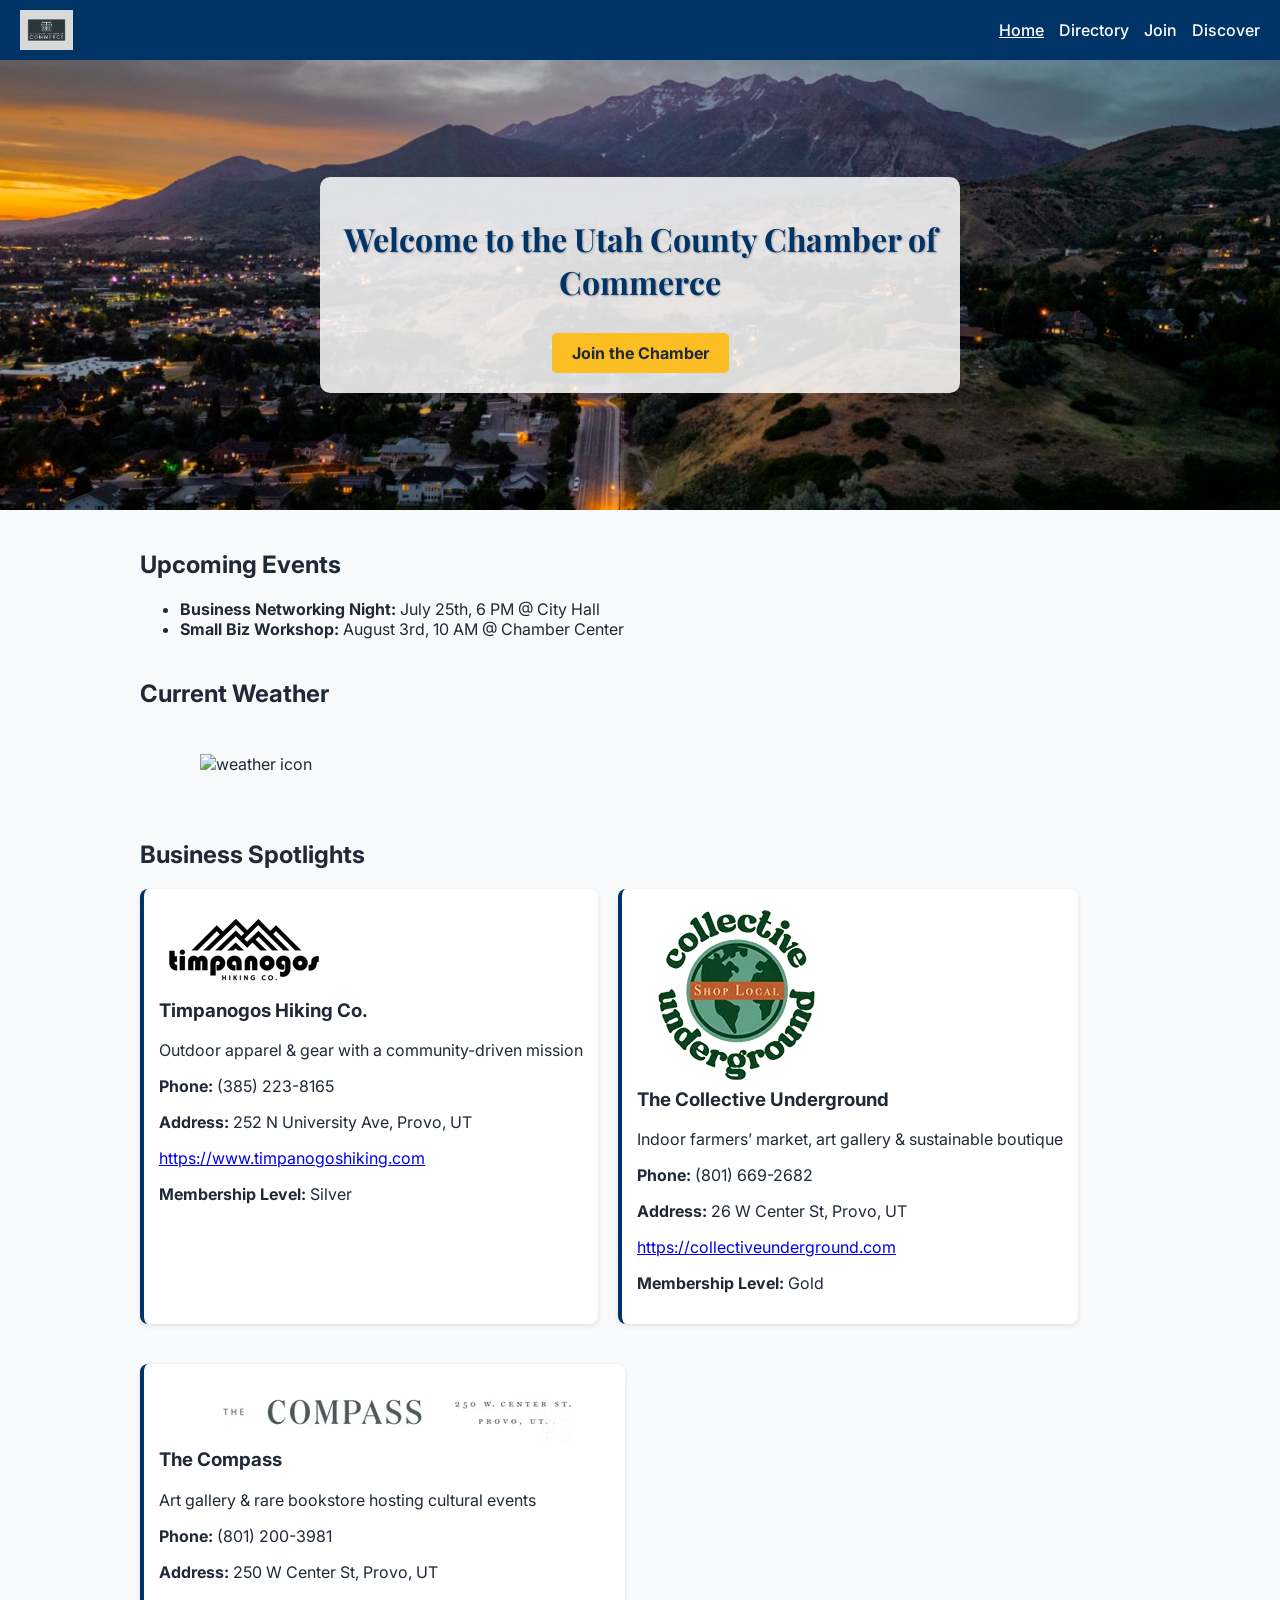
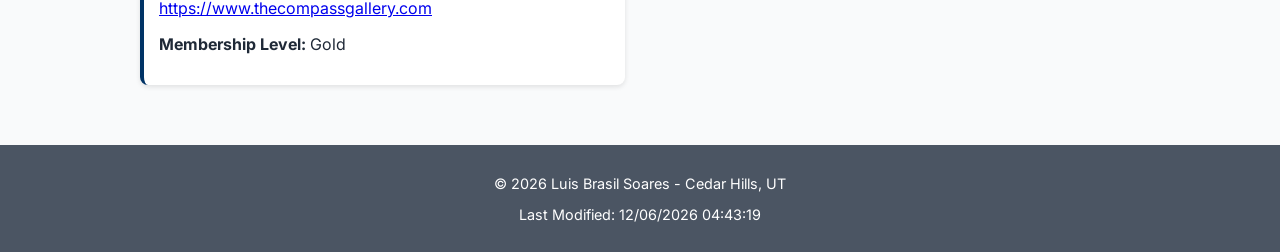
==== chamber/index.html @ 23556881 "home page" ====
<!DOCTYPE html>
<html lang="en">

<head>
    <meta charset="UTF-8">
    <meta name="viewport" content="width=device-width, initial-scale=1.0">
    <title>Utah County Chamber of Commerce</title>
    <meta name="description" content="Home page for Chamber Project">
    <meta name="author" content="Luis Brasil Soares">
    <meta property="og:title" content="WDD 231 - Web Frontend Development I - Luis Brasil Soares">
    <meta property="og:description"
        content="Connect with Utah County’s leading businesses and community organizations.">
    <meta property="og:image" content="https://luisebsoares.github.io/wdd231/chamber/images/logo.png">
    <meta property="og:url" content="https://luisebsoares.github.io/wdd231/chamber/directory.html">
    <script src="scripts/dates.js" defer></script>
    <script src="scripts/directory.js" defer></script>
    <script src="scripts/spotlight.js" defer></script>

    <link rel="icon" href="images/favicon.ico">
    <link rel="stylesheet" href="styles/directory.css" />
    <link rel="stylesheet" href="https://cdnjs.cloudflare.com/ajax/libs/normalize/8.0.1/normalize.min.css" />
    <link rel="preconnect" href="https://fonts.googleapis.com">
    <link rel="preconnect" href="https://fonts.gstatic.com" crossorigin>
    <link
        href="https://fonts.googleapis.com/css2?family=Inter:wght@400;500;700&family=Playfair+Display:wght@500;700&display=swap"
        rel="stylesheet">
    <script src="scripts/weather.js" defer></script>
</head>


<body>
    <header>
        <div class="header-container">
            <img src="images/logo.png" alt="Utah County Chamber Logo" class="logo" />
            <button class="menu-toggle" id="menuToggle" aria-label="Menu">&#9776;</button>
            <nav>
                <ul class="nav-menu">
                    <li><a href="index.html" class="active">Home</a></li>
                    <li><a href="https://luisebsoares.github.io/wdd231/chamber/directory.html">Directory</a></li>
                    <li><a href="https://luisebsoares.github.io/wdd231/chamber/join.html">Join</a></li>
                    <li><a href="https://luisebsoares.github.io/wdd231/chamber/discover.html">Discover</a></li>
                </ul>
            </nav>
        </div>
    </header>


    <main>
        <section class="hero">
            <img src="images/utah_hero.jpeg" alt="Scenic Utah Landscape" />
            <div class="hero-text">
                <h1>Welcome to the Utah County Chamber of Commerce</h1>
                <a class="cta-button" href="join.html">Join the Chamber</a>
            </div>
        </section>
        </section>

        <section class="events">
            <h2>Upcoming Events</h2>
            <ul>
                <li><strong>Business Networking Night:</strong> July 25th, 6 PM @ City Hall</li>
                <li><strong>Small Biz Workshop:</strong> August 3rd, 10 AM @ Chamber Center</li>
            </ul>
        </section>

        <section class="weather">
            <h2>Current Weather</h2>
            <div class="weather-box">
                <p><span id="current-temp"></span></p>
                <figure>
                    <img id="weather-icon" src="#" alt="weather icon">
                    <figcaption></figcaption>
                </figure>
            </div>
        </section>


        <section class="spotlights">
            <h2>Business Spotlights</h2>
            <div class="spotlight-container" id="spotlightContainer">
            </div>
        </section>
    </main>

    <footer>
        <p>&copy; <span id="currentyear"></span> Luis Brasil Soares - Cedar Hills, UT</p>
        <p id="lastModified"></p>
    </footer>
</body>

</html>
---- chamber/styles/directory.css ----
body {
    font-family: 'Inter', sans-serif;
    background: #F9FAFB;
    color: #1F2937;
    margin: 0;
    padding: 0;
}

html,
body {
    overflow-x: hidden;
}

h1 {
    text-align: center;
    font-family: 'Playfair Display', serif;
    font-size: 2rem;
    margin: 20px auto;
    color: #003366;
}

.header-container {
    display: flex;
    align-items: center;
    justify-content: space-between;
    background: #003366;
    padding: 10px 20px;
}

.logo {
    height: 40px;
}

.site-title {
    color: white;
    font-family: 'Playfair Display', serif;
    font-size: 1.5rem;
}

.nav-menu {
    list-style: none;
    display: flex;
    gap: 15px;
    margin: 0;
}

.nav-menu a {
    color: white;
    text-decoration: none;
    font-weight: 500;
}

.nav-menu a.active {
    text-decoration: underline;
}

.view-toggle {
    margin: 20px;
    text-align: right;
}

.view-toggle button {
    background: #4B5563;
    color: white;
    border: none;
    padding: 8px 12px;
    cursor: pointer;
    margin-left: 5px;
}

.view-toggle button.active {
    background: #FBBF24;
    color: #1F2937;
}

.list-view .member-card img {
    display: none;
}

#members {
    max-width: 1200px;
    margin: 0 auto;
}

.member-card[data-membership="3"] {
    border-left: 6px solid gold;
}

.member-card[data-membership="2"] {
    border-left: 6px solid silver;
}

.member-card[data-membership="1"] {
    border-left: 6px solid #01aeff;
}

#members.grid-view {
    display: grid;
    grid-template-columns: repeat(2, 1fr);
    gap: 20px;
    padding: 20px;
}

#members.list-view {
    display: block;
    padding: 20px;
}

.list-view .member-card {
    display: flex;
    gap: 15px;
    margin-bottom: 20px;
}

.member-card {
    background: white;
    border-radius: 8px;
    box-shadow: 0 2px 4px rgba(0, 0, 0, 0.1);
    overflow: hidden;
    padding: 10px;
    max-height: 280px;
}

.member-card img {
    width: 100%;
    max-height: 100px;
    object-fit: contain;
    background: #f1f1f1;
}

.member-card h3 {
    margin: 10px 0 5px;
    font-size: 1.25rem;
}

.member-card p,
.member-card a {
    font-size: 0.95rem;
    color: #1F2937;
}

.member-card a {
    color: #003366;
    text-decoration: none;
}

footer {
    background: #4B5563;
    color: white;
    text-align: center;
    padding: 15px;
    font-size: 0.9rem;
}

.menu-toggle {
    display: none;
    font-size: 1.5rem;
    background: none;
    border: none;
    color: white;
    cursor: pointer;
}

@media (max-width: 500px) {
    #members.grid-view {
        grid-template-columns: 1fr !important;
    }

    .header-container {
        flex-direction: column;
        align-items: flex-start;
    }

    .nav-menu {
        flex-direction: column;
        gap: 10px;
        padding: 10px 0;
    }

    .view-toggle {
        text-align: left;
    }

    .member-card {
        display: flex;
        flex-direction: column;
        align-items: center;
        padding: 15px;
        font-size: 0.85rem;
        box-shadow: 0 2px 8px rgba(0, 0, 0, 0.1);
        margin-bottom: 20px;
    }

    .member-card img {
        max-height: 90px;
        width: auto;
        margin-bottom: 10px;
    }

    .member-card h3 {
        text-align: center;
        font-size: 1.1rem;
        margin: 5px 0;
    }

    .member-card p,
    .member-card a {
        text-align: center;
        font-size: 0.9rem;
        line-height: 1.4;
        margin: 2px 0;
    }
}

.weather-box {
    display: flex;
    align-items: center;
    gap: 20px;
    padding: 10px 0;
}

.weather-box img {
    height: 60px;
}

.weather-box p {
    font-size: 1.5rem;
    font-weight: bold;
}

.hero {
    position: relative;
    text-align: center;
    color: white;
}

.hero img {
    width: 100%;
    height: auto;
    max-height: 450px;
    object-fit: cover;
    display: block;
}

.hero-text {
    position: absolute;
    top: 50%;
    left: 50%;
    transform: translate(-50%, -50%);
    background-color: rgba(0, 0, 0, 0.6);
    padding: 20px;
    border-radius: 10px;
}

.cta-button {
    display: inline-block;
    margin-top: 10px;
    padding: 10px 20px;
    background-color: #FBBF24;
    color: #1F2937;
    font-weight: bold;
    text-decoration: none;
    border-radius: 5px;
}

.events,
.weather,
.spotlights {
    max-width: 1000px;
    margin: 40px auto;
    padding: 0 20px;
}

.spotlight-container {
    display: flex;
    flex-wrap: wrap;
    gap: 20px;
    margin-top: 15px;
}

.spotlight {
    background: white;
    padding: 15px;
    box-shadow: 0 2px 5px rgba(0, 0, 0, 0.1);
    border-left: 4px solid #003366;
    border-radius: 8px;
    margin-bottom: 20px;
}

.spotlight h3 {
    margin-top: 0;
}

.events,
.weather,
.spotlights {
    max-width: 1000px;
    margin: 40px auto;
    padding: 0 20px;
}

.hero-text {
    position: absolute;
    top: 50%;
    left: 50%;
    transform: translate(-50%, -50%);
    background-color: rgba(255, 255, 255, 0.85);
    color: #003366;
    padding: 20px;
    border-radius: 10px;
    text-align: center;
}

.hero-text h1 {
    text-shadow: 1px 1px 2px rgba(0, 0, 0, 0.3);
}


@media (max-width: 768px) {
    .spotlight-container {
        flex-direction: column;
        align-items: center;
        padding: 0 10px;
        box-sizing: border-box;
    }

    .spotlight {
        width: 100%;
        max-width: 100%;
        box-sizing: border-box;
    }

    .hero-text {
        padding: 15px;
        width: 90%;
    }

    .hero-text h1 {
        font-size: 1.3rem;
        line-height: 1.4;
    }

    .cta-button {
        font-size: 0.95rem;
        padding: 8px 14px;
    }

    .hero img {
        max-height: 300px;
    }
}
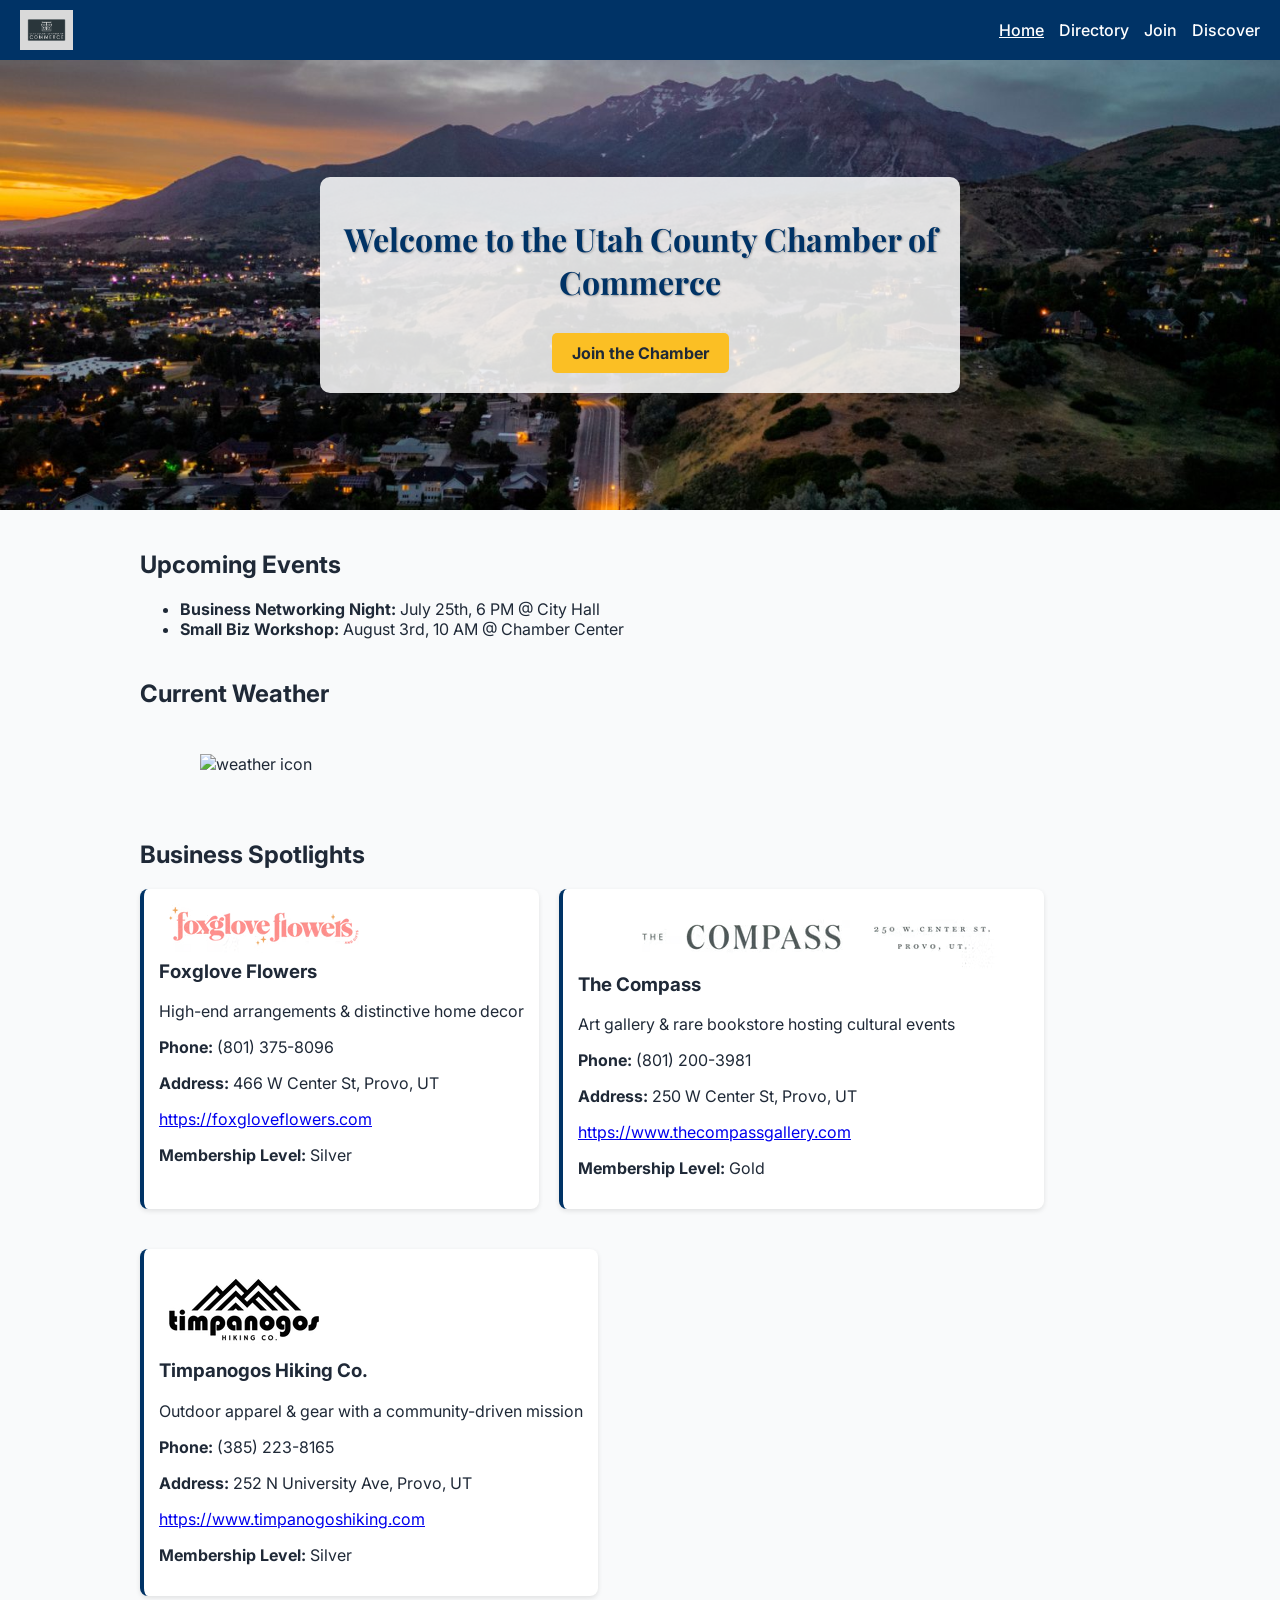
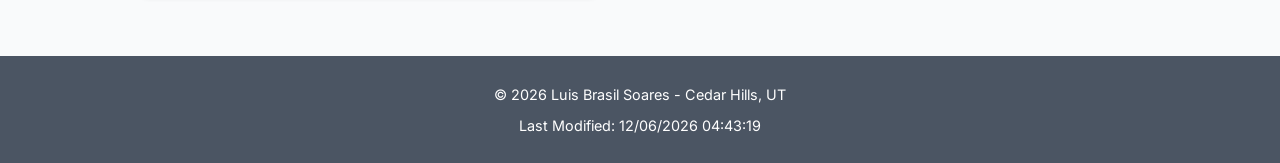
==== commit 6856a87d: "upload" ====
--- a/chamber/index.html
+++ b/chamber/index.html
@@ -53,7 +53,6 @@
                 <a class="cta-button" href="join.html">Join the Chamber</a>
             </div>
         </section>
-        </section>
 
         <section class="events">
             <h2>Upcoming Events</h2>
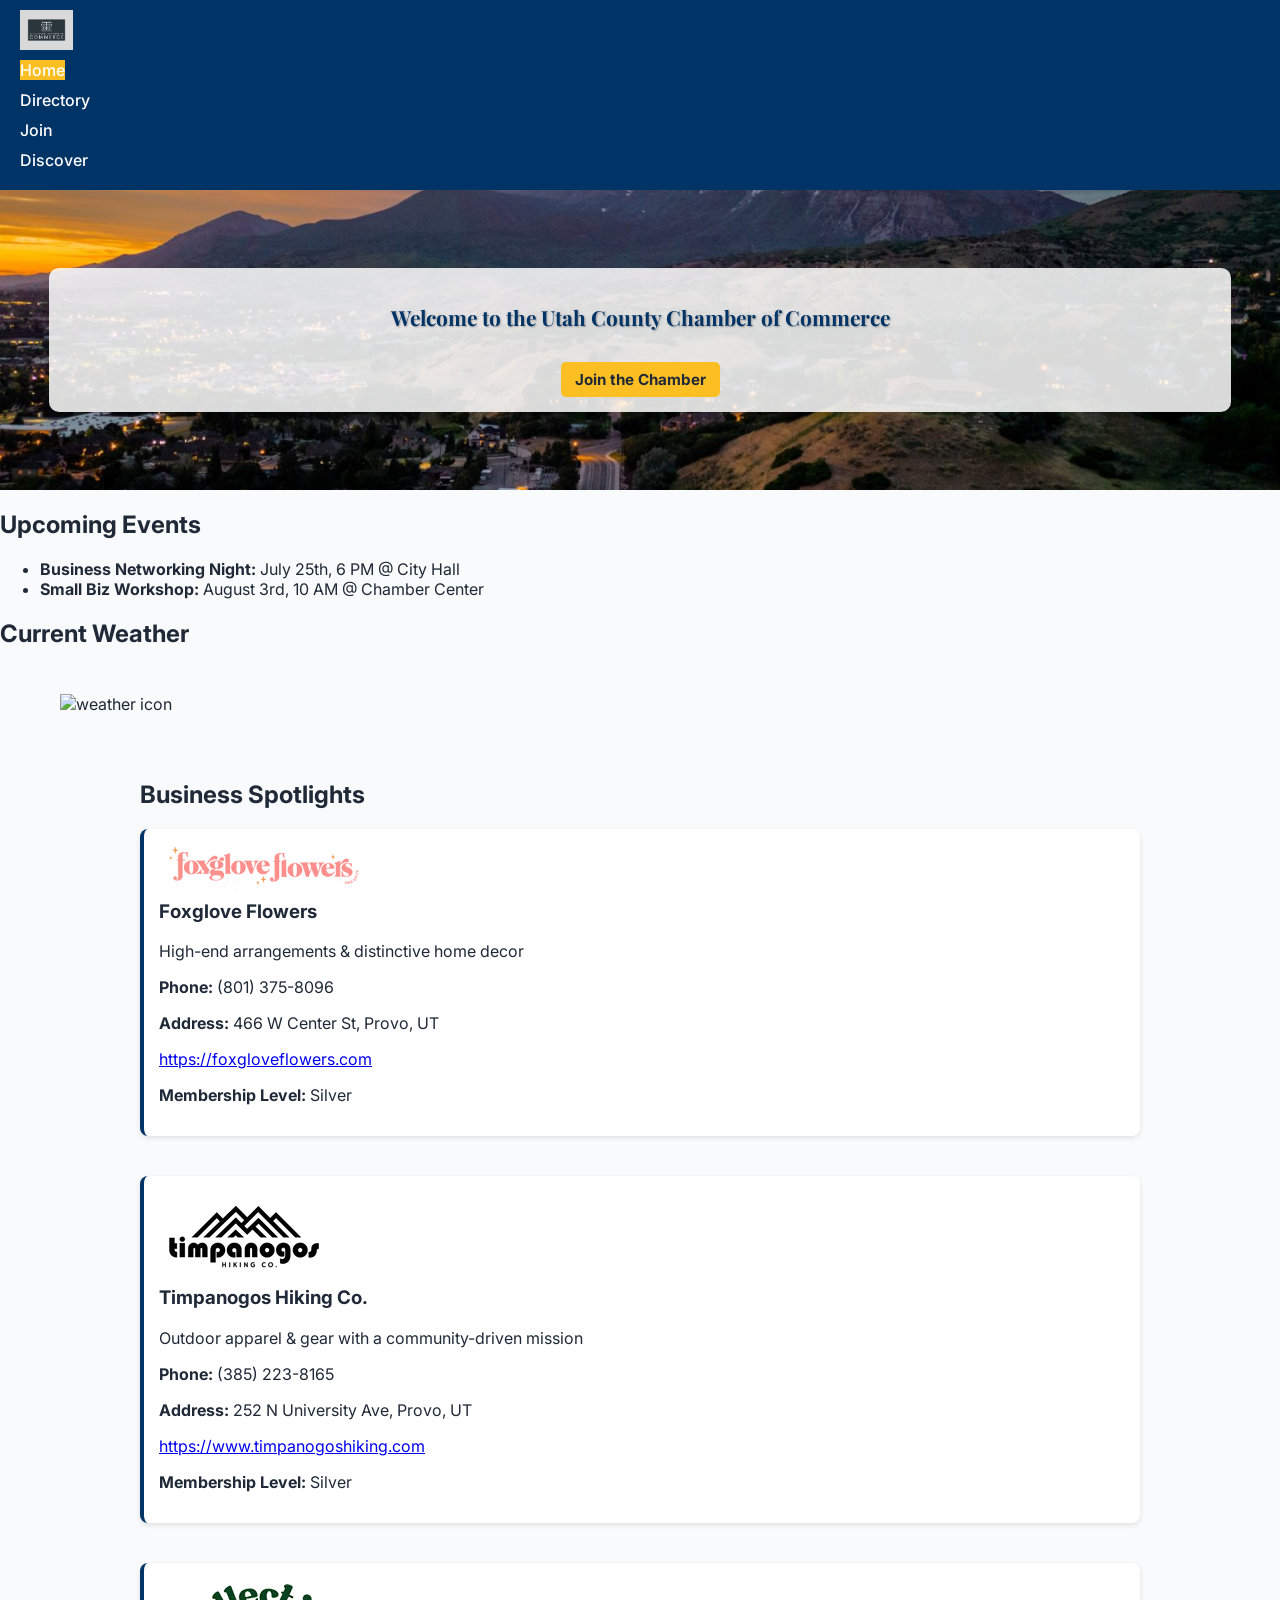
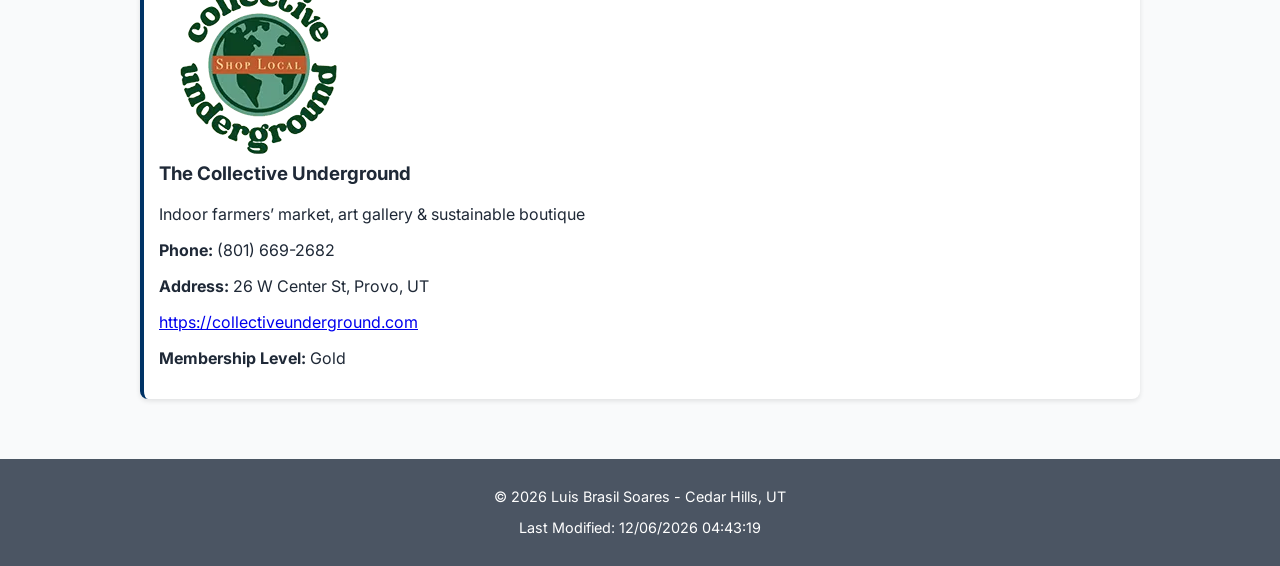
==== commit 3476a539: "updates" ====
--- a/chamber/index.html
+++ b/chamber/index.html
@@ -17,7 +17,7 @@
     <script src="scripts/spotlight.js" defer></script>
 
     <link rel="icon" href="images/favicon.ico">
-    <link rel="stylesheet" href="styles/directory.css" />
+    <link rel="stylesheet" href="styles/styles.css" />
     <link rel="stylesheet" href="https://cdnjs.cloudflare.com/ajax/libs/normalize/8.0.1/normalize.min.css" />
     <link rel="preconnect" href="https://fonts.googleapis.com">
     <link rel="preconnect" href="https://fonts.gstatic.com" crossorigin>
--- a/chamber/styles/styles.css
+++ b/chamber/styles/styles.css
@@ -0,0 +1,345 @@
+body {
+    font-family: 'Inter', sans-serif;
+    background: #F9FAFB;
+    color: #1F2937;
+    margin: 0;
+    padding: 0;
+    overflow-x: hidden;
+}
+
+h1 {
+    text-align: center;
+    font-family: 'Playfair Display', serif;
+    font-size: 2rem;
+    margin: 20px auto;
+    color: #003366;
+}
+
+.header-container {
+    display: flex;
+    align-items: flex-start;
+    justify-content: space-between;
+    background: #003366;
+    padding: 10px 20px;
+    flex-direction: column;
+}
+
+.logo {
+    height: 40px;
+}
+
+.site-title {
+    color: white;
+    font-family: 'Playfair Display', serif;
+    font-size: 1.5rem;
+}
+
+.nav-menu {
+    list-style: none;
+    display: flex;
+    gap: 10px;
+    margin: 0;
+    flex-direction: column;
+    padding: 10px 0;
+}
+
+.nav-menu a {
+    color: white;
+    text-decoration: none;
+    font-weight: 500;
+}
+
+.active {
+    text-decoration: underline;
+    background: #FBBF24;
+    color: #1F2937;
+}
+
+.view-toggle {
+    margin: 20px;
+    text-align: left;
+}
+
+.view-toggle button {
+    background: #4B5563;
+    color: white;
+    border: none;
+    padding: 8px 12px;
+    cursor: pointer;
+    margin-left: 5px;
+}
+
+.member-card img {
+    display: none;
+    width: auto;
+    max-height: 90px;
+    object-fit: contain;
+    background: #f1f1f1;
+    margin-bottom: 10px;
+}
+
+#members {
+    max-width: 1200px;
+    margin: 0 auto;
+}
+
+.member-card[data-membership="3"] {
+    border-left: 6px solid gold;
+}
+
+.member-card[data-membership="2"] {
+    border-left: 6px solid silver;
+}
+
+.member-card[data-membership="1"] {
+    border-left: 6px solid #01aeff;
+}
+
+.grid-view {
+    display: grid;
+    grid-template-columns: repeat(2, 1fr);
+    gap: 20px;
+    padding: 20px;
+}
+
+.list-view {
+    display: block;
+    padding: 20px;
+}
+
+.member-card {
+    display: flex;
+    gap: 15px;
+    margin-bottom: 20px;
+    background: white;
+    border-radius: 8px;
+    box-shadow: 0 2px 8px rgba(0, 0, 0, 0.1);
+    overflow: hidden;
+    padding: 15px;
+    max-height: 280px;
+    flex-direction: column;
+    align-items: center;
+    font-size: 0.85rem;
+}
+
+.member-card h3 {
+    margin: 5px 0;
+    font-size: 1.1rem;
+    text-align: center;
+}
+
+.member-card a {
+    font-size: 0.9rem;
+    color: #003366;
+    text-decoration: none;
+    text-align: center;
+    line-height: 1.4;
+    margin: 2px 0;
+}
+
+footer {
+    background: #4B5563;
+    color: white;
+    text-align: center;
+    padding: 15px;
+    font-size: 0.9rem;
+}
+
+.menu-toggle {
+    display: none;
+    font-size: 1.5rem;
+    background: none;
+    border: none;
+    color: white;
+    cursor: pointer;
+}
+
+.weather-box {
+    display: flex;
+    align-items: center;
+    gap: 20px;
+    padding: 10px 0;
+}
+
+.weather-box img {
+    height: 60px;
+}
+
+.weather-box p {
+    font-size: 1.5rem;
+    font-weight: bold;
+}
+
+.hero {
+    position: relative;
+    text-align: center;
+    color: white;
+}
+
+.hero img {
+    width: 100%;
+    height: auto;
+    max-height: 300px;
+    object-fit: cover;
+    display: block;
+}
+
+.hero-text {
+    position: absolute;
+    top: 50%;
+    left: 50%;
+    transform: translate(-50%, -50%);
+    background-color: rgba(255, 255, 255, 0.85);
+    padding: 15px;
+    border-radius: 10px;
+    color: #003366;
+    text-align: center;
+    width: 90%;
+}
+
+.cta-button {
+    display: inline-block;
+    margin-top: 10px;
+    padding: 8px 14px;
+    background-color: #FBBF24;
+    color: #1F2937;
+    font-weight: bold;
+    text-decoration: none;
+    border-radius: 5px;
+    font-size: 0.95rem;
+}
+
+.spotlights {
+    max-width: 1000px;
+    margin: 40px auto;
+    padding: 0 20px;
+}
+
+.spotlight-container {
+    display: flex;
+    flex-wrap: wrap;
+    gap: 20px;
+    margin-top: 15px;
+}
+
+.spotlight {
+    background: white;
+    padding: 15px;
+    box-shadow: 0 2px 5px rgba(0, 0, 0, 0.1);
+    border-left: 4px solid #003366;
+    border-radius: 8px;
+    margin-bottom: 20px;
+    width: 100%;
+    max-width: 100%;
+    box-sizing: border-box;
+}
+
+.spotlight h3 {
+    margin-top: 0;
+}
+
+.hero-text h1 {
+    text-shadow: 1px 1px 2px rgba(0, 0, 0, 0.3);
+    font-size: 1.3rem;
+    line-height: 1.4;
+}
+
+.container {
+    max-width: 1000px;
+    margin: 40px auto;
+    padding: 0 20px;
+}
+
+.form-container {
+    background: white;
+    padding: 30px;
+    border-radius: 10px;
+    box-shadow: 0 2px 8px rgba(0, 0, 0, 0.1);
+    display: flex;
+    gap: 15px;
+    font-size: 1rem;
+    flex-direction: column;
+}
+
+.form-container label {
+    display: flex;
+    flex-direction: column;
+    font-weight: 500;
+    color: #003366;
+}
+
+.form-container textarea {
+    margin-top: 5px;
+    padding: 10px;
+    font-size: 1rem;
+    border: 1px solid #ccc;
+    border-radius: 6px;
+    resize: vertical;
+    min-height: 100px;
+}
+
+.form-container input[type="submit"] {
+    background-color: #003366;
+    color: white;
+    padding: 12px;
+    font-size: 1rem;
+    border: none;
+    border-radius: 6px;
+    cursor: pointer;
+    transition: background-color 0.3s ease;
+    font-weight: bold;
+}
+
+.form-container input[type="submit"]:hover {
+    background-color: #0055aa;
+}
+
+.membership-info {
+    margin-top: 30px;
+    display: grid;
+    flex-wrap: wrap;
+    gap: 20px;
+    grid-template-columns: repeat(auto-fit, minmax(230px, 1fr));
+}
+
+.card {
+    flex: 1 1 calc(50% - 20px);
+    background-color: #f9fafb;
+    border-left: 4px solid #003366;
+    border-radius: 8px;
+    padding: 20px;
+    box-shadow: 0 1px 4px rgba(0, 0, 0, 0.1);
+    transition: transform 0.3s ease, opacity 1s ease-in;
+    opacity: 0;
+    transform: translateY(20px);
+}
+
+.visible {
+    opacity: 1;
+    transform: translateY(0);
+}
+
+.card a {
+    display: inline-block;
+    margin-top: 10px;
+    color: #003366;
+    text-decoration: underline;
+}
+
+.summary-box {
+    background-color: #ffffff;
+    border-left: 4px solid #4B5563;
+    padding: 25px;
+    border-radius: 8px;
+    box-shadow: 0 2px 8px rgba(0, 0, 0, 0.1);
+    max-width: 700px;
+    margin-top: 20px;
+    background: #ffffff;
+    font-size: 1rem;
+    color: #1F2937;
+}
+
+.loaded {
+    opacity: 1;
+    transform: translateY(0);
+}
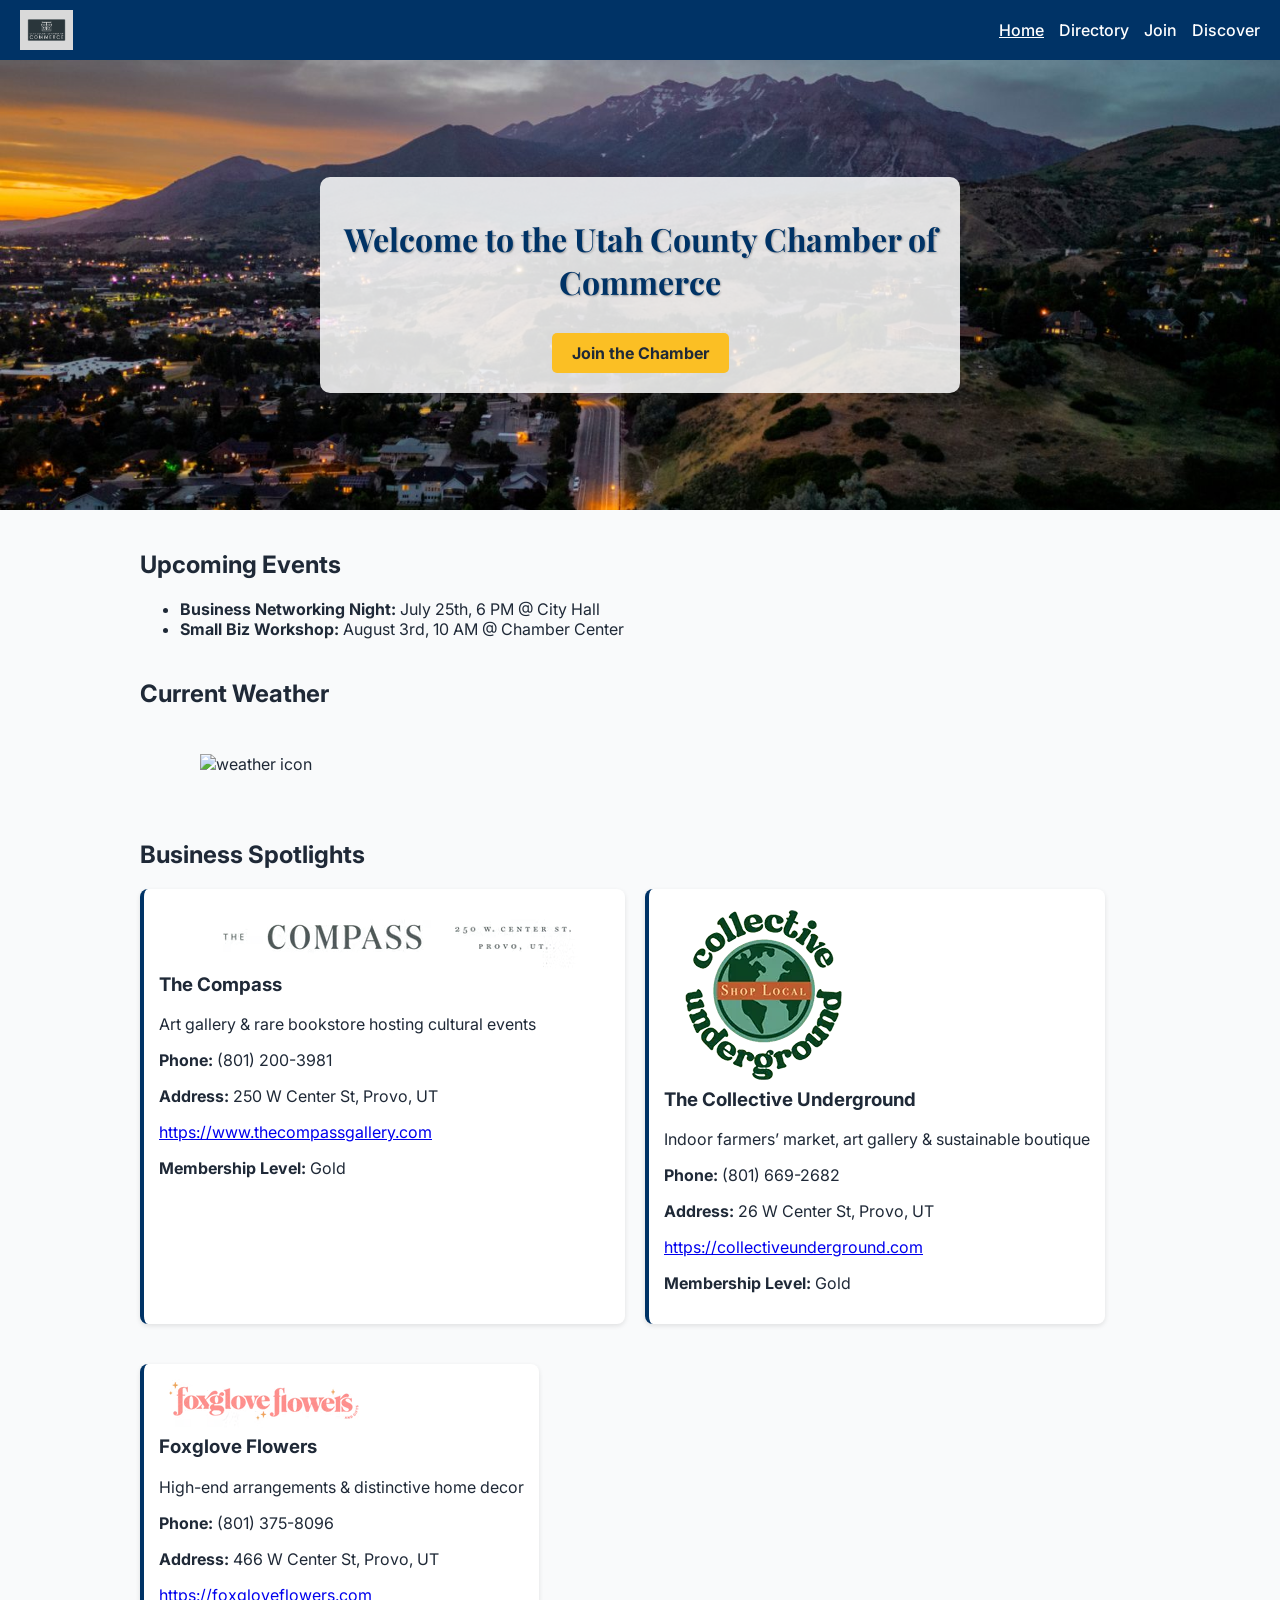
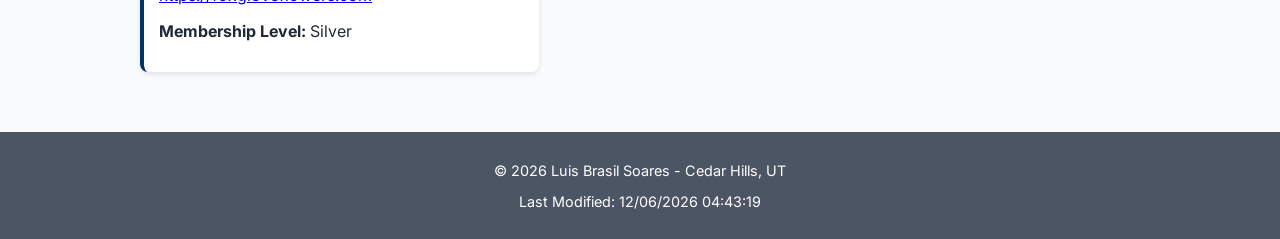
==== commit 284c4e9a: "fix" ====
--- a/chamber/index.html
+++ b/chamber/index.html
@@ -17,7 +17,7 @@
     <script src="scripts/spotlight.js" defer></script>
 
     <link rel="icon" href="images/favicon.ico">
-    <link rel="stylesheet" href="styles/styles.css" />
+    <link rel="stylesheet" href="styles/directory.css" />
     <link rel="stylesheet" href="https://cdnjs.cloudflare.com/ajax/libs/normalize/8.0.1/normalize.min.css" />
     <link rel="preconnect" href="https://fonts.googleapis.com">
     <link rel="preconnect" href="https://fonts.gstatic.com" crossorigin>
--- a/chamber/styles/directory.css
+++ b/chamber/styles/directory.css
@@ -0,0 +1,532 @@
+body {
+    font-family: 'Inter', sans-serif;
+    background: #F9FAFB;
+    color: #1F2937;
+    margin: 0;
+    padding: 0;
+}
+
+html,
+body {
+    overflow-x: hidden;
+}
+
+h1 {
+    text-align: center;
+    font-family: 'Playfair Display', serif;
+    font-size: 2rem;
+    margin: 20px auto;
+    color: #003366;
+}
+
+.header-container {
+    display: flex;
+    align-items: center;
+    justify-content: space-between;
+    background: #003366;
+    padding: 10px 20px;
+}
+
+.logo {
+    height: 40px;
+}
+
+.site-title {
+    color: white;
+    font-family: 'Playfair Display', serif;
+    font-size: 1.5rem;
+}
+
+.nav-menu {
+    list-style: none;
+    display: flex;
+    gap: 15px;
+    margin: 0;
+}
+
+.nav-menu a {
+    color: white;
+    text-decoration: none;
+    font-weight: 500;
+}
+
+.nav-menu a.active {
+    text-decoration: underline;
+}
+
+.view-toggle {
+    margin: 20px;
+    text-align: right;
+}
+
+.view-toggle button {
+    background: #4B5563;
+    color: white;
+    border: none;
+    padding: 8px 12px;
+    cursor: pointer;
+    margin-left: 5px;
+}
+
+.view-toggle button.active {
+    background: #FBBF24;
+    color: #1F2937;
+}
+
+.list-view .member-card img {
+    display: none;
+}
+
+#members {
+    max-width: 1200px;
+    margin: 0 auto;
+}
+
+.member-card[data-membership="3"] {
+    border-left: 6px solid gold;
+}
+
+.member-card[data-membership="2"] {
+    border-left: 6px solid silver;
+}
+
+.member-card[data-membership="1"] {
+    border-left: 6px solid #01aeff;
+}
+
+#members.grid-view {
+    display: grid;
+    grid-template-columns: repeat(2, 1fr);
+    gap: 20px;
+    padding: 20px;
+}
+
+#members.list-view {
+    display: block;
+    padding: 20px;
+}
+
+.list-view .member-card {
+    display: flex;
+    gap: 15px;
+    margin-bottom: 20px;
+}
+
+.member-card {
+    background: white;
+    border-radius: 8px;
+    box-shadow: 0 2px 4px rgba(0, 0, 0, 0.1);
+    overflow: hidden;
+    padding: 10px;
+    max-height: 280px;
+}
+
+.member-card img {
+    width: 100%;
+    max-height: 100px;
+    object-fit: contain;
+    background: #f1f1f1;
+}
+
+.member-card h3 {
+    margin: 10px 0 5px;
+    font-size: 1.25rem;
+}
+
+.member-card p,
+.member-card a {
+    font-size: 0.95rem;
+    color: #1F2937;
+}
+
+.member-card a {
+    color: #003366;
+    text-decoration: none;
+}
+
+footer {
+    background: #4B5563;
+    color: white;
+    text-align: center;
+    padding: 15px;
+    font-size: 0.9rem;
+}
+
+.menu-toggle {
+    display: none;
+    font-size: 1.5rem;
+    background: none;
+    border: none;
+    color: white;
+    cursor: pointer;
+}
+
+@media (max-width: 500px) {
+    #members.grid-view {
+        grid-template-columns: 1fr !important;
+    }
+
+    .header-container {
+        flex-direction: column;
+        align-items: flex-start;
+    }
+
+    .nav-menu {
+        flex-direction: column;
+        gap: 10px;
+        padding: 10px 0;
+    }
+
+    .view-toggle {
+        text-align: left;
+    }
+
+    .member-card {
+        display: flex;
+        flex-direction: column;
+        align-items: center;
+        padding: 15px;
+        font-size: 0.85rem;
+        box-shadow: 0 2px 8px rgba(0, 0, 0, 0.1);
+        margin-bottom: 20px;
+    }
+
+    .member-card img {
+        max-height: 90px;
+        width: auto;
+        margin-bottom: 10px;
+    }
+
+    .member-card h3 {
+        text-align: center;
+        font-size: 1.1rem;
+        margin: 5px 0;
+    }
+
+    .member-card p,
+    .member-card a {
+        text-align: center;
+        font-size: 0.9rem;
+        line-height: 1.4;
+        margin: 2px 0;
+    }
+}
+
+.weather-box {
+    display: flex;
+    align-items: center;
+    gap: 20px;
+    padding: 10px 0;
+}
+
+.weather-box img {
+    height: 60px;
+}
+
+.weather-box p {
+    font-size: 1.5rem;
+    font-weight: bold;
+}
+
+.hero {
+    position: relative;
+    text-align: center;
+    color: white;
+}
+
+.hero img {
+    width: 100%;
+    height: auto;
+    max-height: 450px;
+    object-fit: cover;
+    display: block;
+}
+
+.hero-text {
+    position: absolute;
+    top: 50%;
+    left: 50%;
+    transform: translate(-50%, -50%);
+    background-color: rgba(0, 0, 0, 0.6);
+    padding: 20px;
+    border-radius: 10px;
+}
+
+.cta-button {
+    display: inline-block;
+    margin-top: 10px;
+    padding: 10px 20px;
+    background-color: #FBBF24;
+    color: #1F2937;
+    font-weight: bold;
+    text-decoration: none;
+    border-radius: 5px;
+}
+
+.events,
+.weather,
+.spotlights {
+    max-width: 1000px;
+    margin: 40px auto;
+    padding: 0 20px;
+}
+
+.spotlight-container {
+    display: flex;
+    flex-wrap: wrap;
+    gap: 20px;
+    margin-top: 15px;
+}
+
+.spotlight {
+    background: white;
+    padding: 15px;
+    box-shadow: 0 2px 5px rgba(0, 0, 0, 0.1);
+    border-left: 4px solid #003366;
+    border-radius: 8px;
+    margin-bottom: 20px;
+}
+
+.spotlight h3 {
+    margin-top: 0;
+}
+
+.events,
+.weather,
+.spotlights {
+    max-width: 1000px;
+    margin: 40px auto;
+    padding: 0 20px;
+}
+
+.hero-text {
+    position: absolute;
+    top: 50%;
+    left: 50%;
+    transform: translate(-50%, -50%);
+    background-color: rgba(255, 255, 255, 0.85);
+    color: #003366;
+    padding: 20px;
+    border-radius: 10px;
+    text-align: center;
+}
+
+.hero-text h1 {
+    text-shadow: 1px 1px 2px rgba(0, 0, 0, 0.3);
+}
+
+
+@media (max-width: 768px) {
+    .spotlight-container {
+        flex-direction: column;
+        align-items: center;
+        padding: 0 10px;
+        box-sizing: border-box;
+    }
+
+    .spotlight {
+        width: 100%;
+        max-width: 100%;
+        box-sizing: border-box;
+    }
+
+    .hero-text {
+        padding: 15px;
+        width: 90%;
+    }
+
+    .hero-text h1 {
+        font-size: 1.3rem;
+        line-height: 1.4;
+    }
+
+    .cta-button {
+        font-size: 0.95rem;
+        padding: 8px 14px;
+    }
+
+    .hero img {
+        max-height: 300px;
+    }
+}
+/* JOIN FORM + THANK YOU PAGE STYLES */
+.container {
+    max-width: 1000px;
+    margin: 40px auto;
+    padding: 0 20px;
+}
+
+.form-container {
+    background: white;
+    padding: 30px;
+    border-radius: 12px;
+    box-shadow: 0 4px 10px rgba(0, 0, 0, 0.1);
+    display: grid;
+    gap: 20px;
+    font-size: 1rem;
+}
+
+.form-container label {
+    display: flex;
+    flex-direction: column;
+    font-weight: 500;
+}
+
+.form-container input[type="text"],
+.form-container input[type="email"],
+.form-container input[type="tel"],
+.form-container select,
+.form-container textarea {
+    margin-top: 5px;
+    padding: 10px;
+    font-size: 1rem;
+    border: 1px solid #ccc;
+    border-radius: 6px;
+}
+
+.form-container textarea {
+    resize: vertical;
+    min-height: 100px;
+}
+
+.form-container input[type="submit"] {
+    background-color: #003366;
+    color: white;
+    padding: 12px;
+    font-size: 1rem;
+    border: none;
+    border-radius: 6px;
+    cursor: pointer;
+    transition: background-color 0.3s ease;
+}
+
+.form-container input[type="submit"]:hover {
+    background-color: #005599;
+}
+
+.membership-info {
+    margin-top: 40px;
+    display: flex;
+    flex-wrap: wrap;
+    gap: 20px;
+}
+
+.membership-info .card {
+    flex: 1 1 calc(50% - 20px);
+    background-color: #ffffff;
+    border-left: 4px solid #FBBF24;
+    border-radius: 8px;
+    padding: 20px;
+    box-shadow: 0 2px 6px rgba(0,0,0,0.1);
+    transition: transform 0.5s ease, opacity 1s ease;
+    opacity: 0;
+    transform: translateY(30px);
+}
+
+.membership-info .card.visible {
+    opacity: 1;
+    transform: translateY(0);
+}
+
+.membership-info .card a {
+    display: inline-block;
+    margin-top: 10px;
+    color: #003366;
+    text-decoration: underline;
+}
+
+.summary-box {
+    background-color: #ffffff;
+    border-left: 4px solid #4B5563;
+    padding: 20px;
+    border-radius: 8px;
+    box-shadow: 0 3px 8px rgba(0, 0, 0, 0.1);
+    max-width: 700px;
+    margin-top: 30px;
+}
+
+/* Form Page Enhancements */
+.container {
+    max-width: 1000px;
+    margin: 40px auto;
+    padding: 0 20px;
+}
+
+.form-container {
+    background: white;
+    padding: 30px;
+    box-shadow: 0 2px 8px rgba(0, 0, 0, 0.1);
+    border-radius: 10px;
+    display: flex;
+    flex-direction: column;
+    gap: 15px;
+}
+
+.form-container label {
+    display: flex;
+    flex-direction: column;
+    font-weight: 500;
+    color: #003366;
+}
+
+.form-container input,
+.form-container select,
+.form-container textarea {
+    padding: 10px;
+    border: 1px solid #ccc;
+    border-radius: 6px;
+    font-size: 1rem;
+    margin-top: 5px;
+}
+
+.form-container input[type="submit"] {
+    background-color: #003366;
+    color: white;
+    font-weight: bold;
+    border: none;
+    cursor: pointer;
+    transition: background-color 0.3s ease;
+}
+
+.form-container input[type="submit"]:hover {
+    background-color: #0055aa;
+}
+
+.summary-box {
+    background: #ffffff;
+    padding: 25px;
+    border-radius: 8px;
+    box-shadow: 0 2px 8px rgba(0,0,0,0.1);
+    font-size: 1rem;
+    color: #1F2937;
+    margin-top: 20px;
+}
+
+.membership-info {
+    display: grid;
+    grid-template-columns: repeat(auto-fit, minmax(230px, 1fr));
+    gap: 20px;
+    margin-top: 30px;
+}
+
+.membership-info .card {
+    background-color: #f9fafb;
+    padding: 20px;
+    border-left: 4px solid #003366;
+    border-radius: 8px;
+    box-shadow: 0 1px 4px rgba(0,0,0,0.1);
+    transition: transform 0.3s ease, opacity 1s ease-in;
+    opacity: 0;
+    transform: translateY(20px);
+}
+
+.membership-info .card.loaded {
+    opacity: 1;
+    transform: translateY(0);
+}
+
+@media (max-width: 600px) {
+    .form-container {
+        padding: 20px;
+    }
+}
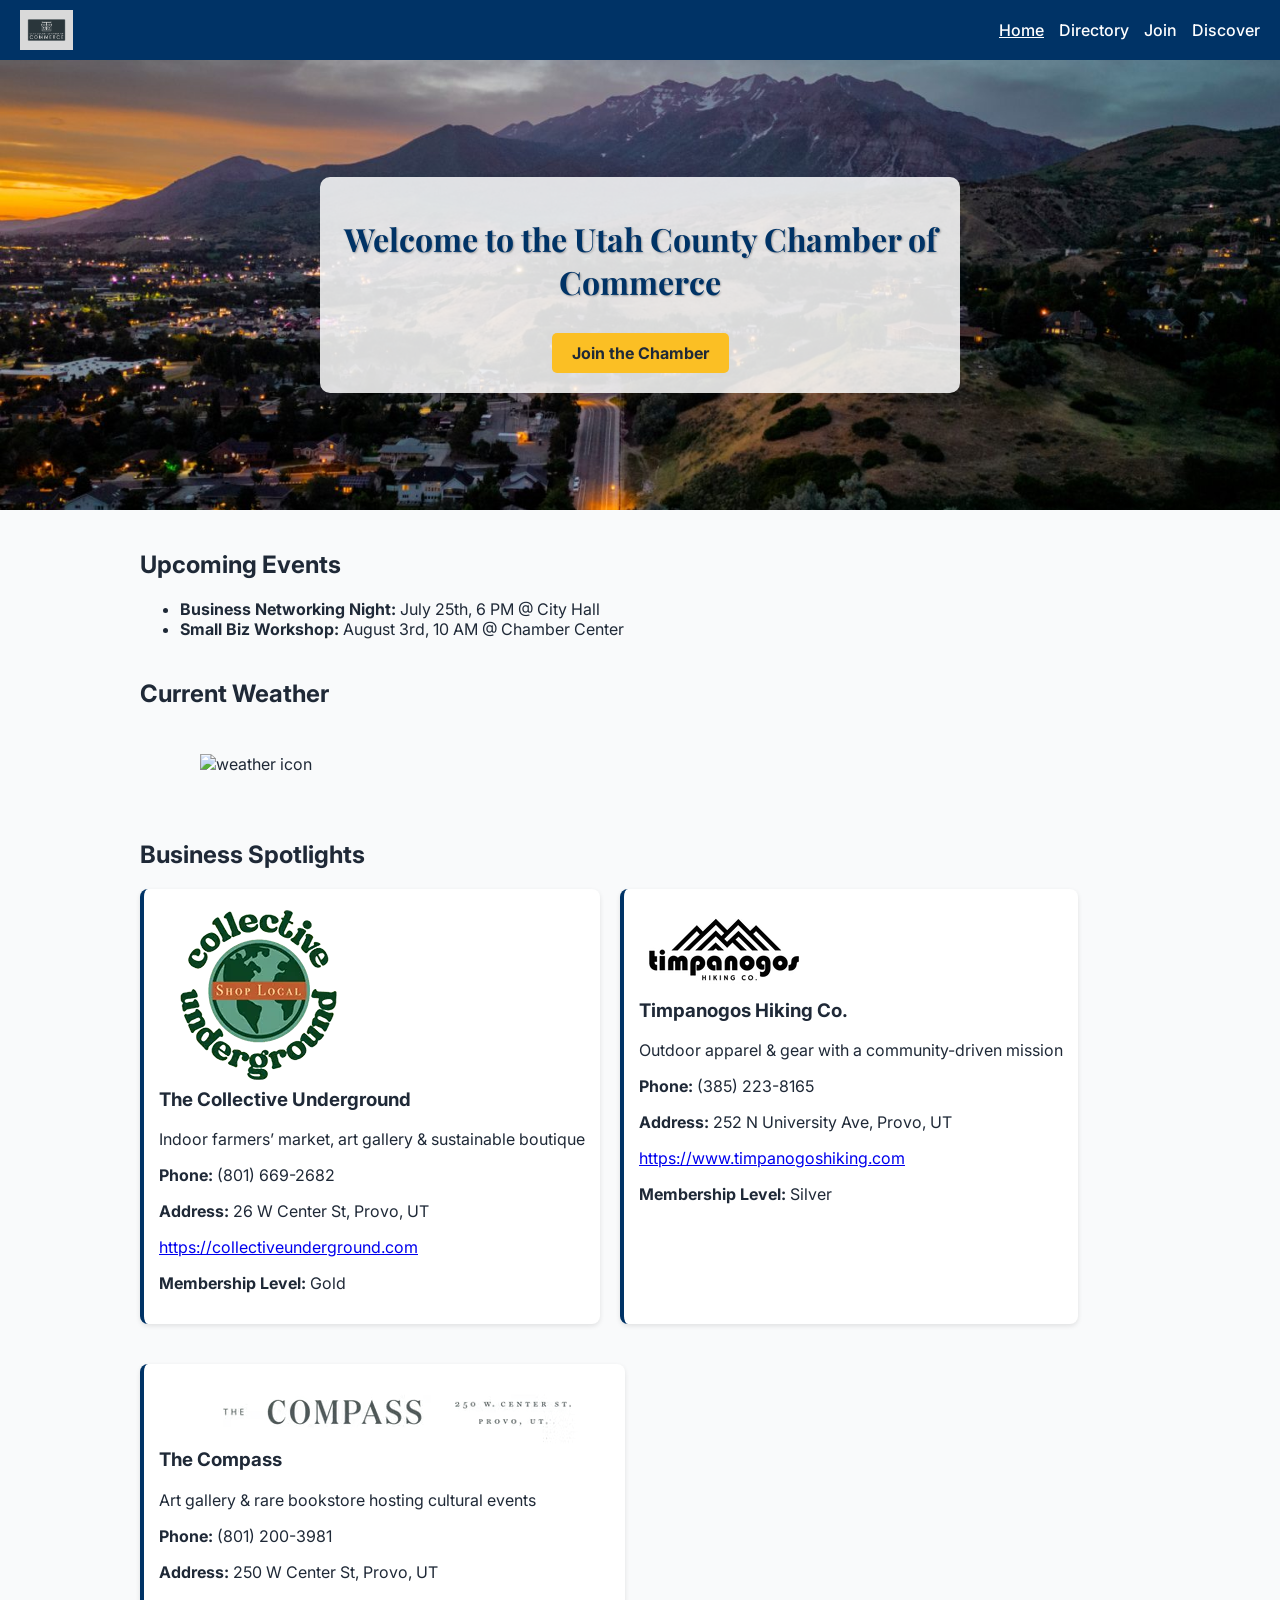
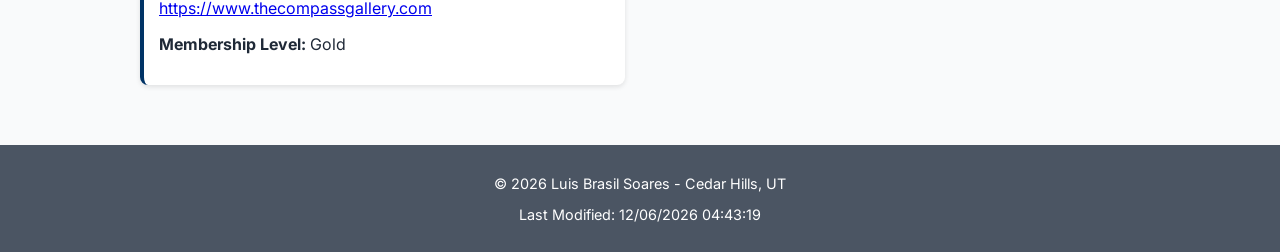
==== commit 193037f6: "fix errors" ====
--- a/chamber/index.html
+++ b/chamber/index.html
@@ -15,7 +15,6 @@
     <script src="scripts/dates.js" defer></script>
     <script src="scripts/directory.js" defer></script>
     <script src="scripts/spotlight.js" defer></script>
-
     <link rel="icon" href="images/favicon.ico">
     <link rel="stylesheet" href="styles/directory.css" />
     <link rel="stylesheet" href="https://cdnjs.cloudflare.com/ajax/libs/normalize/8.0.1/normalize.min.css" />
--- a/chamber/styles/directory.css
+++ b/chamber/styles/directory.css
@@ -348,185 +348,4 @@
     .hero img {
         max-height: 300px;
     }
-}
-/* JOIN FORM + THANK YOU PAGE STYLES */
-.container {
-    max-width: 1000px;
-    margin: 40px auto;
-    padding: 0 20px;
-}
-
-.form-container {
-    background: white;
-    padding: 30px;
-    border-radius: 12px;
-    box-shadow: 0 4px 10px rgba(0, 0, 0, 0.1);
-    display: grid;
-    gap: 20px;
-    font-size: 1rem;
-}
-
-.form-container label {
-    display: flex;
-    flex-direction: column;
-    font-weight: 500;
-}
-
-.form-container input[type="text"],
-.form-container input[type="email"],
-.form-container input[type="tel"],
-.form-container select,
-.form-container textarea {
-    margin-top: 5px;
-    padding: 10px;
-    font-size: 1rem;
-    border: 1px solid #ccc;
-    border-radius: 6px;
-}
-
-.form-container textarea {
-    resize: vertical;
-    min-height: 100px;
-}
-
-.form-container input[type="submit"] {
-    background-color: #003366;
-    color: white;
-    padding: 12px;
-    font-size: 1rem;
-    border: none;
-    border-radius: 6px;
-    cursor: pointer;
-    transition: background-color 0.3s ease;
-}
-
-.form-container input[type="submit"]:hover {
-    background-color: #005599;
-}
-
-.membership-info {
-    margin-top: 40px;
-    display: flex;
-    flex-wrap: wrap;
-    gap: 20px;
-}
-
-.membership-info .card {
-    flex: 1 1 calc(50% - 20px);
-    background-color: #ffffff;
-    border-left: 4px solid #FBBF24;
-    border-radius: 8px;
-    padding: 20px;
-    box-shadow: 0 2px 6px rgba(0,0,0,0.1);
-    transition: transform 0.5s ease, opacity 1s ease;
-    opacity: 0;
-    transform: translateY(30px);
-}
-
-.membership-info .card.visible {
-    opacity: 1;
-    transform: translateY(0);
-}
-
-.membership-info .card a {
-    display: inline-block;
-    margin-top: 10px;
-    color: #003366;
-    text-decoration: underline;
-}
-
-.summary-box {
-    background-color: #ffffff;
-    border-left: 4px solid #4B5563;
-    padding: 20px;
-    border-radius: 8px;
-    box-shadow: 0 3px 8px rgba(0, 0, 0, 0.1);
-    max-width: 700px;
-    margin-top: 30px;
-}
-
-/* Form Page Enhancements */
-.container {
-    max-width: 1000px;
-    margin: 40px auto;
-    padding: 0 20px;
-}
-
-.form-container {
-    background: white;
-    padding: 30px;
-    box-shadow: 0 2px 8px rgba(0, 0, 0, 0.1);
-    border-radius: 10px;
-    display: flex;
-    flex-direction: column;
-    gap: 15px;
-}
-
-.form-container label {
-    display: flex;
-    flex-direction: column;
-    font-weight: 500;
-    color: #003366;
-}
-
-.form-container input,
-.form-container select,
-.form-container textarea {
-    padding: 10px;
-    border: 1px solid #ccc;
-    border-radius: 6px;
-    font-size: 1rem;
-    margin-top: 5px;
-}
-
-.form-container input[type="submit"] {
-    background-color: #003366;
-    color: white;
-    font-weight: bold;
-    border: none;
-    cursor: pointer;
-    transition: background-color 0.3s ease;
-}
-
-.form-container input[type="submit"]:hover {
-    background-color: #0055aa;
-}
-
-.summary-box {
-    background: #ffffff;
-    padding: 25px;
-    border-radius: 8px;
-    box-shadow: 0 2px 8px rgba(0,0,0,0.1);
-    font-size: 1rem;
-    color: #1F2937;
-    margin-top: 20px;
-}
-
-.membership-info {
-    display: grid;
-    grid-template-columns: repeat(auto-fit, minmax(230px, 1fr));
-    gap: 20px;
-    margin-top: 30px;
-}
-
-.membership-info .card {
-    background-color: #f9fafb;
-    padding: 20px;
-    border-left: 4px solid #003366;
-    border-radius: 8px;
-    box-shadow: 0 1px 4px rgba(0,0,0,0.1);
-    transition: transform 0.3s ease, opacity 1s ease-in;
-    opacity: 0;
-    transform: translateY(20px);
-}
-
-.membership-info .card.loaded {
-    opacity: 1;
-    transform: translateY(0);
-}
-
-@media (max-width: 600px) {
-    .form-container {
-        padding: 20px;
-    }
-}
+}
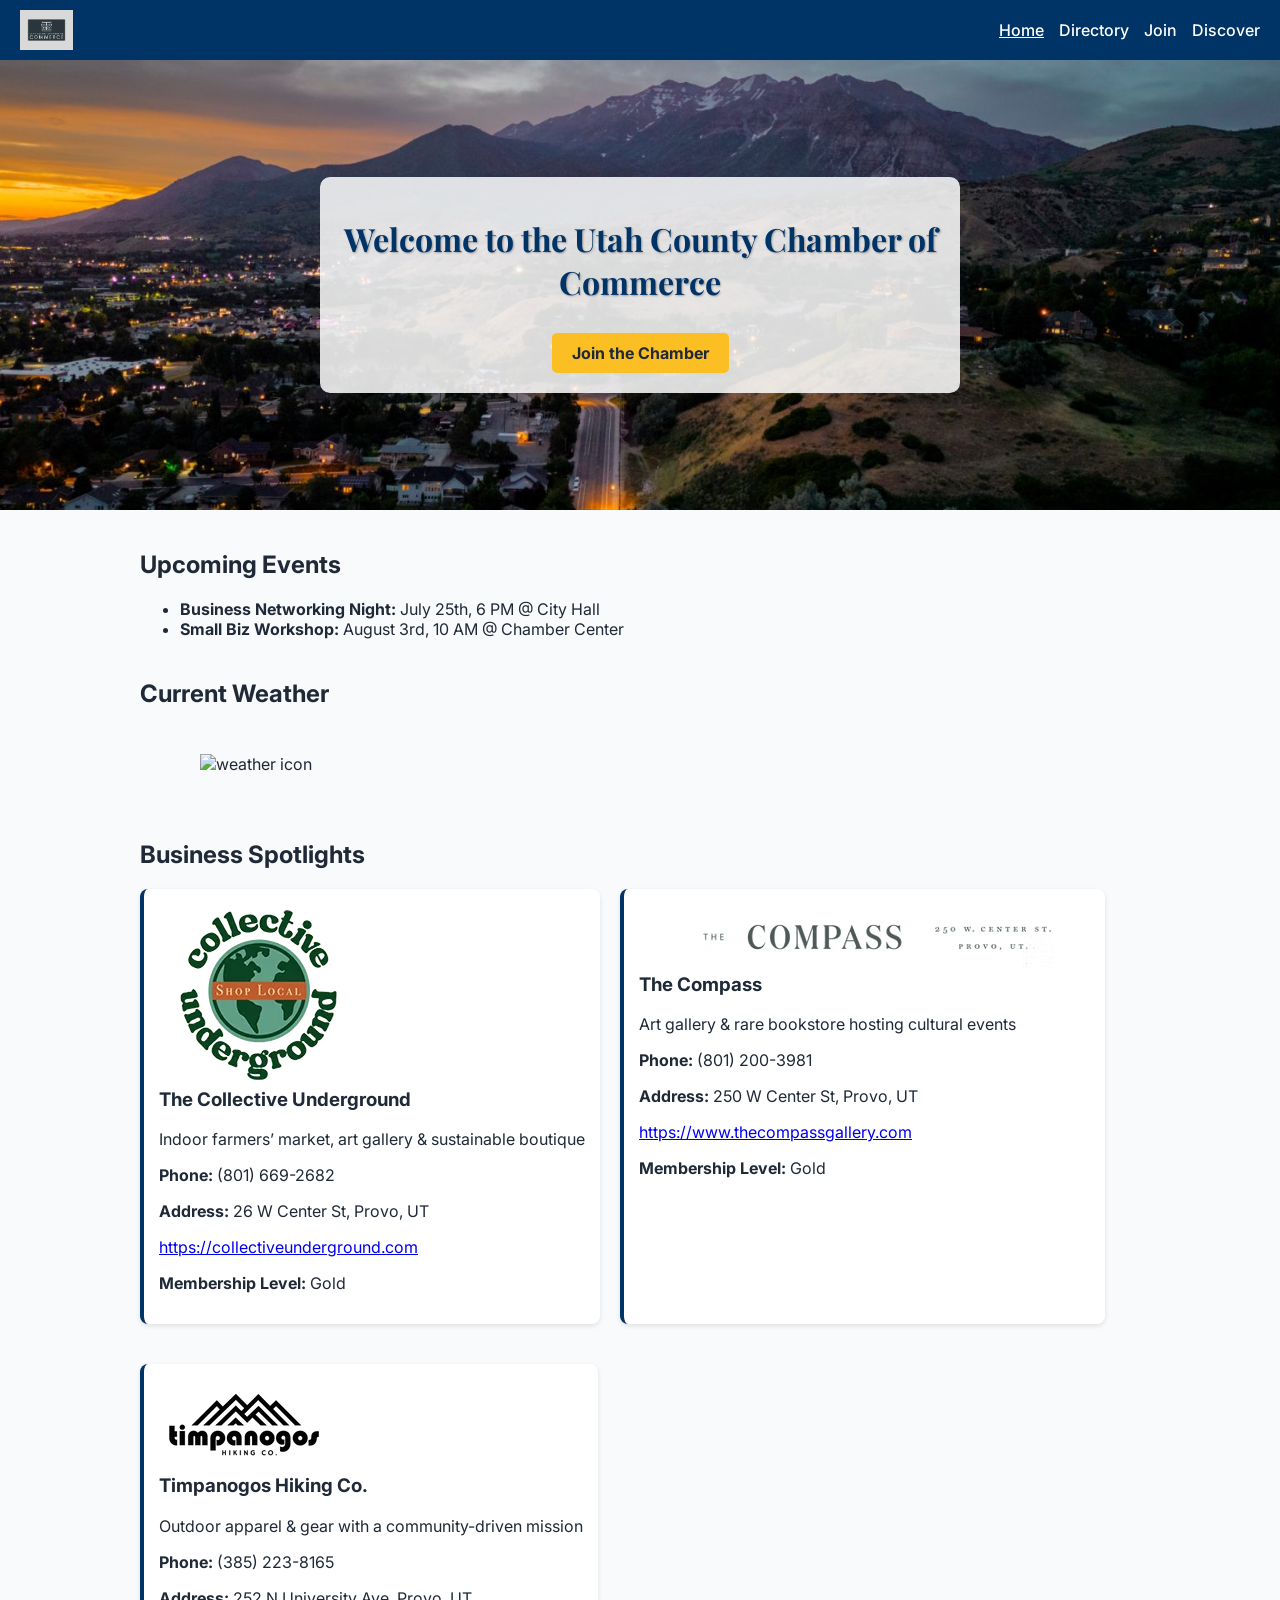
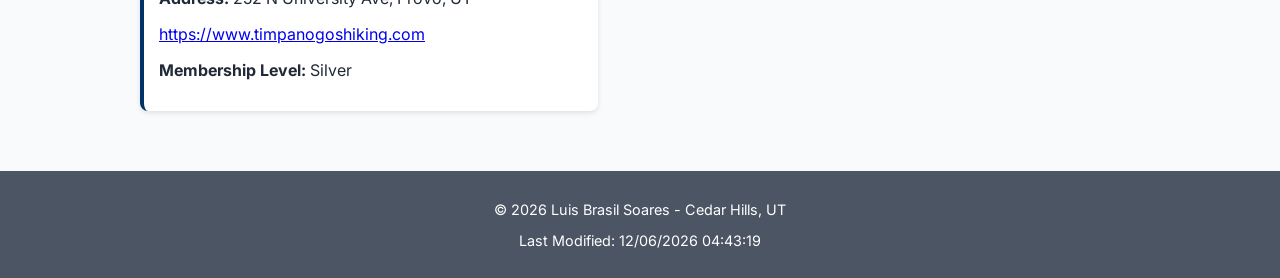
==== commit 6d4faf1f: "ugh" ====
--- a/chamber/index.html
+++ b/chamber/index.html
@@ -14,6 +14,8 @@
     <meta property="og:url" content="https://luisebsoares.github.io/wdd231/chamber/directory.html">
     <script src="scripts/dates.js" defer></script>
     <script src="scripts/directory.js" defer></script>
+    <script src="scripts/weather.js" defer></script>
+    <script src="scripts/menu-toggle.js" defer></script>
     <script src="scripts/spotlight.js" defer></script>
     <link rel="icon" href="images/favicon.ico">
     <link rel="stylesheet" href="styles/directory.css" />
@@ -23,7 +25,7 @@
     <link
         href="https://fonts.googleapis.com/css2?family=Inter:wght@400;500;700&family=Playfair+Display:wght@500;700&display=swap"
         rel="stylesheet">
-    <script src="scripts/weather.js" defer></script>
+
 </head>
 
 
--- a/chamber/styles/directory.css
+++ b/chamber/styles/directory.css
@@ -348,4 +348,25 @@
     .hero img {
         max-height: 300px;
     }
+
+    .menu-toggle {
+        display: block;
+    }
+
+    .nav-menu {
+        display: none;
+        flex-direction: column;
+        width: 100%;
+        background: #003366;
+        padding: 0.5em 0;
+    }
+
+    .nav-menu.show {
+        display: flex;
+    }
+
+    .nav-menu li {
+        margin: 0.5em 0;
+        text-align: center;
+    }
 }
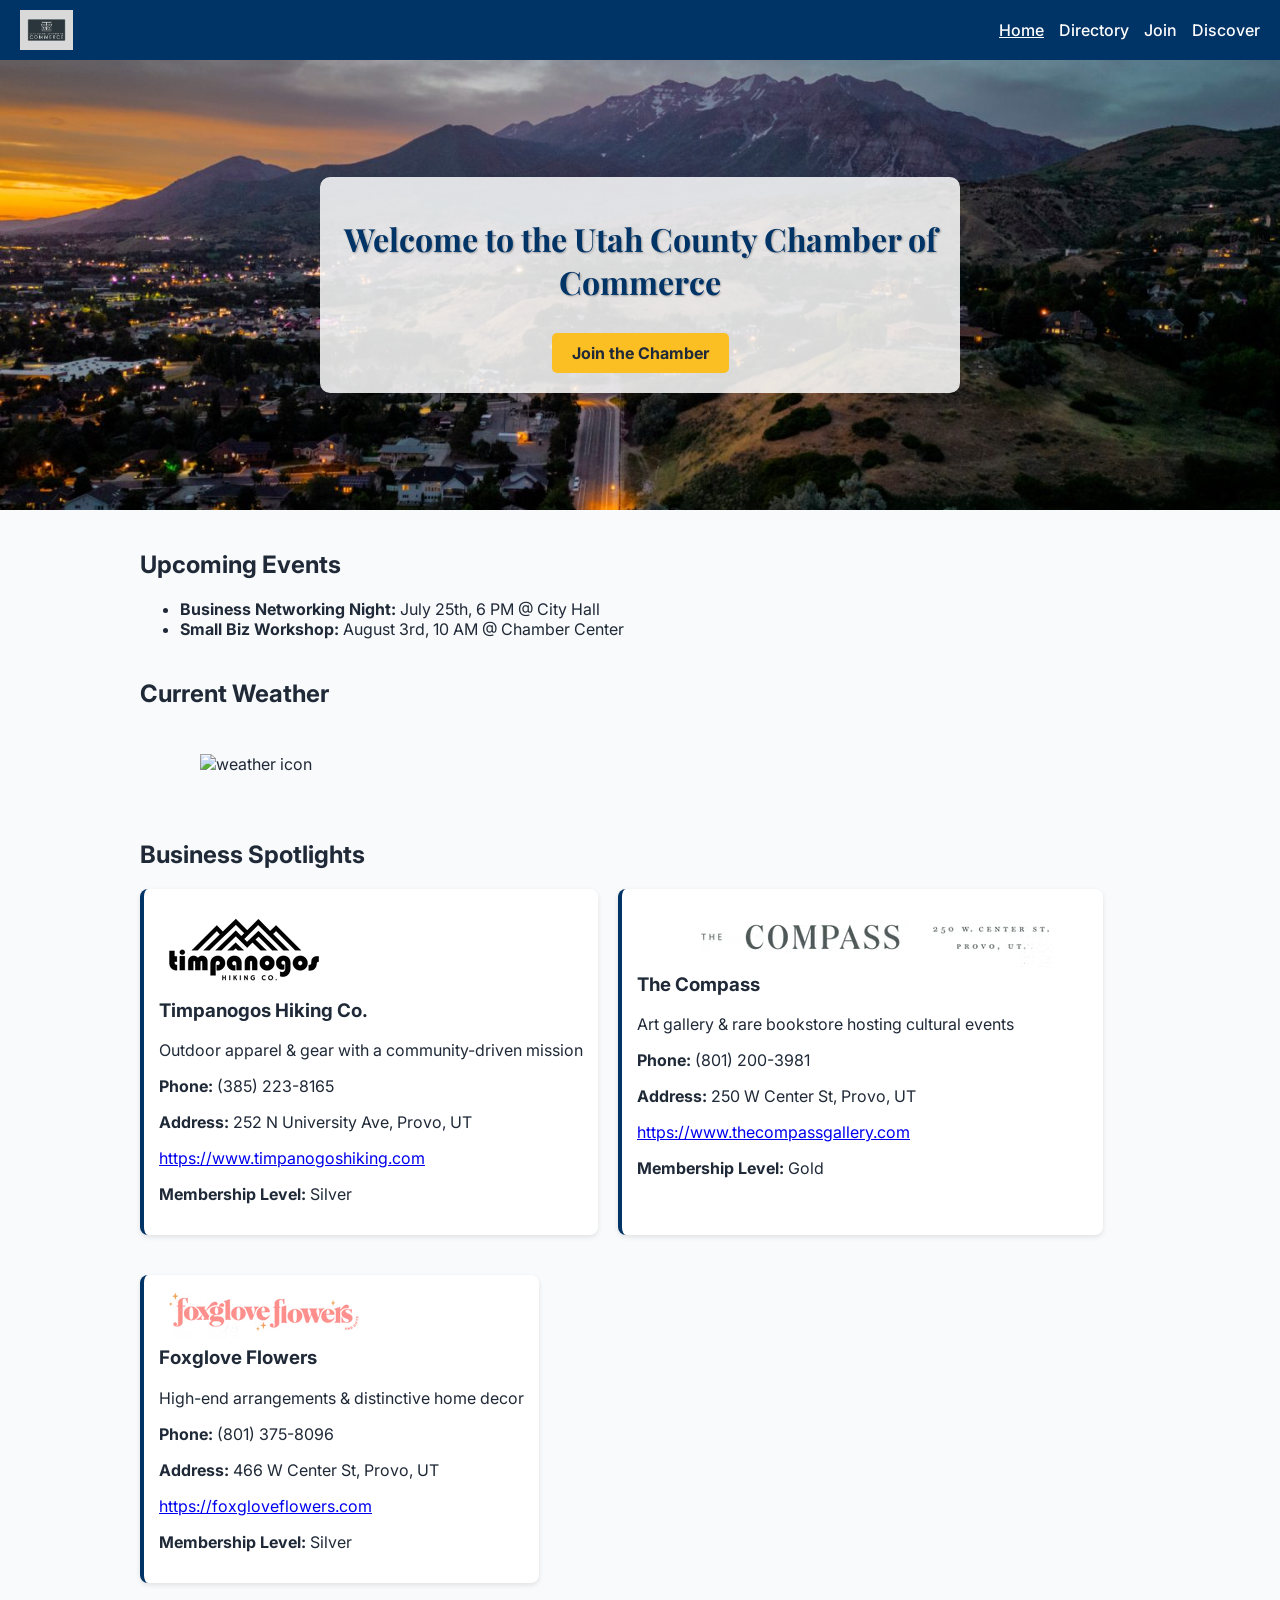
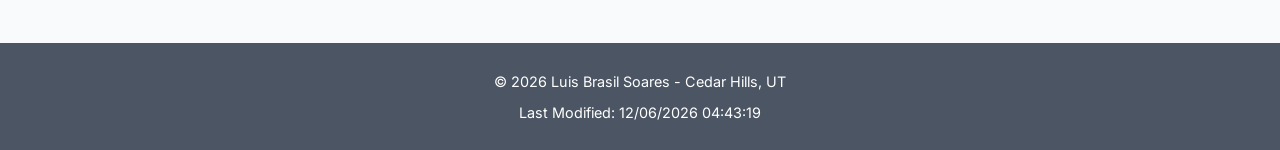
==== commit dd1cd831: "updated" ====
--- a/chamber/index.html
+++ b/chamber/index.html
@@ -15,7 +15,6 @@
     <script src="scripts/dates.js" defer></script>
     <script src="scripts/directory.js" defer></script>
     <script src="scripts/weather.js" defer></script>
-    <script src="scripts/menu-toggle.js" defer></script>
     <script src="scripts/spotlight.js" defer></script>
     <link rel="icon" href="images/favicon.ico">
     <link rel="stylesheet" href="styles/directory.css" />
